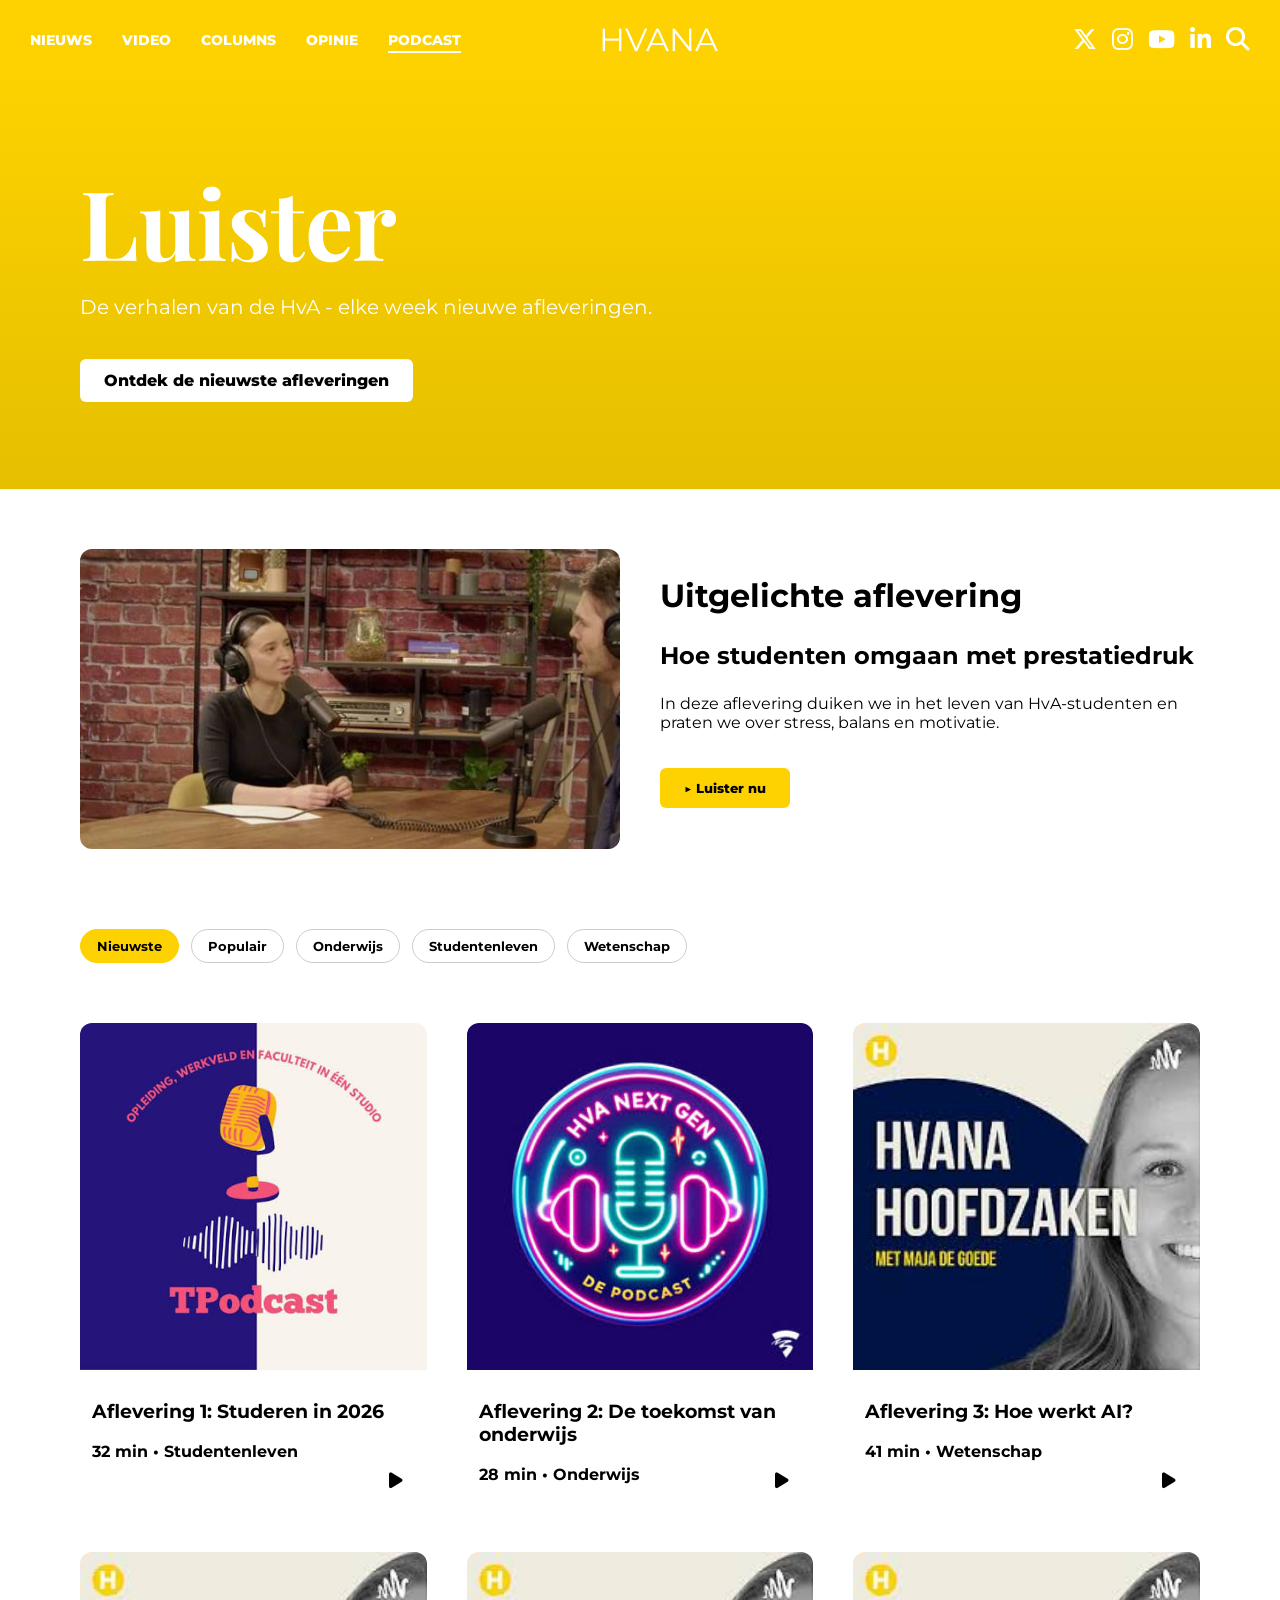
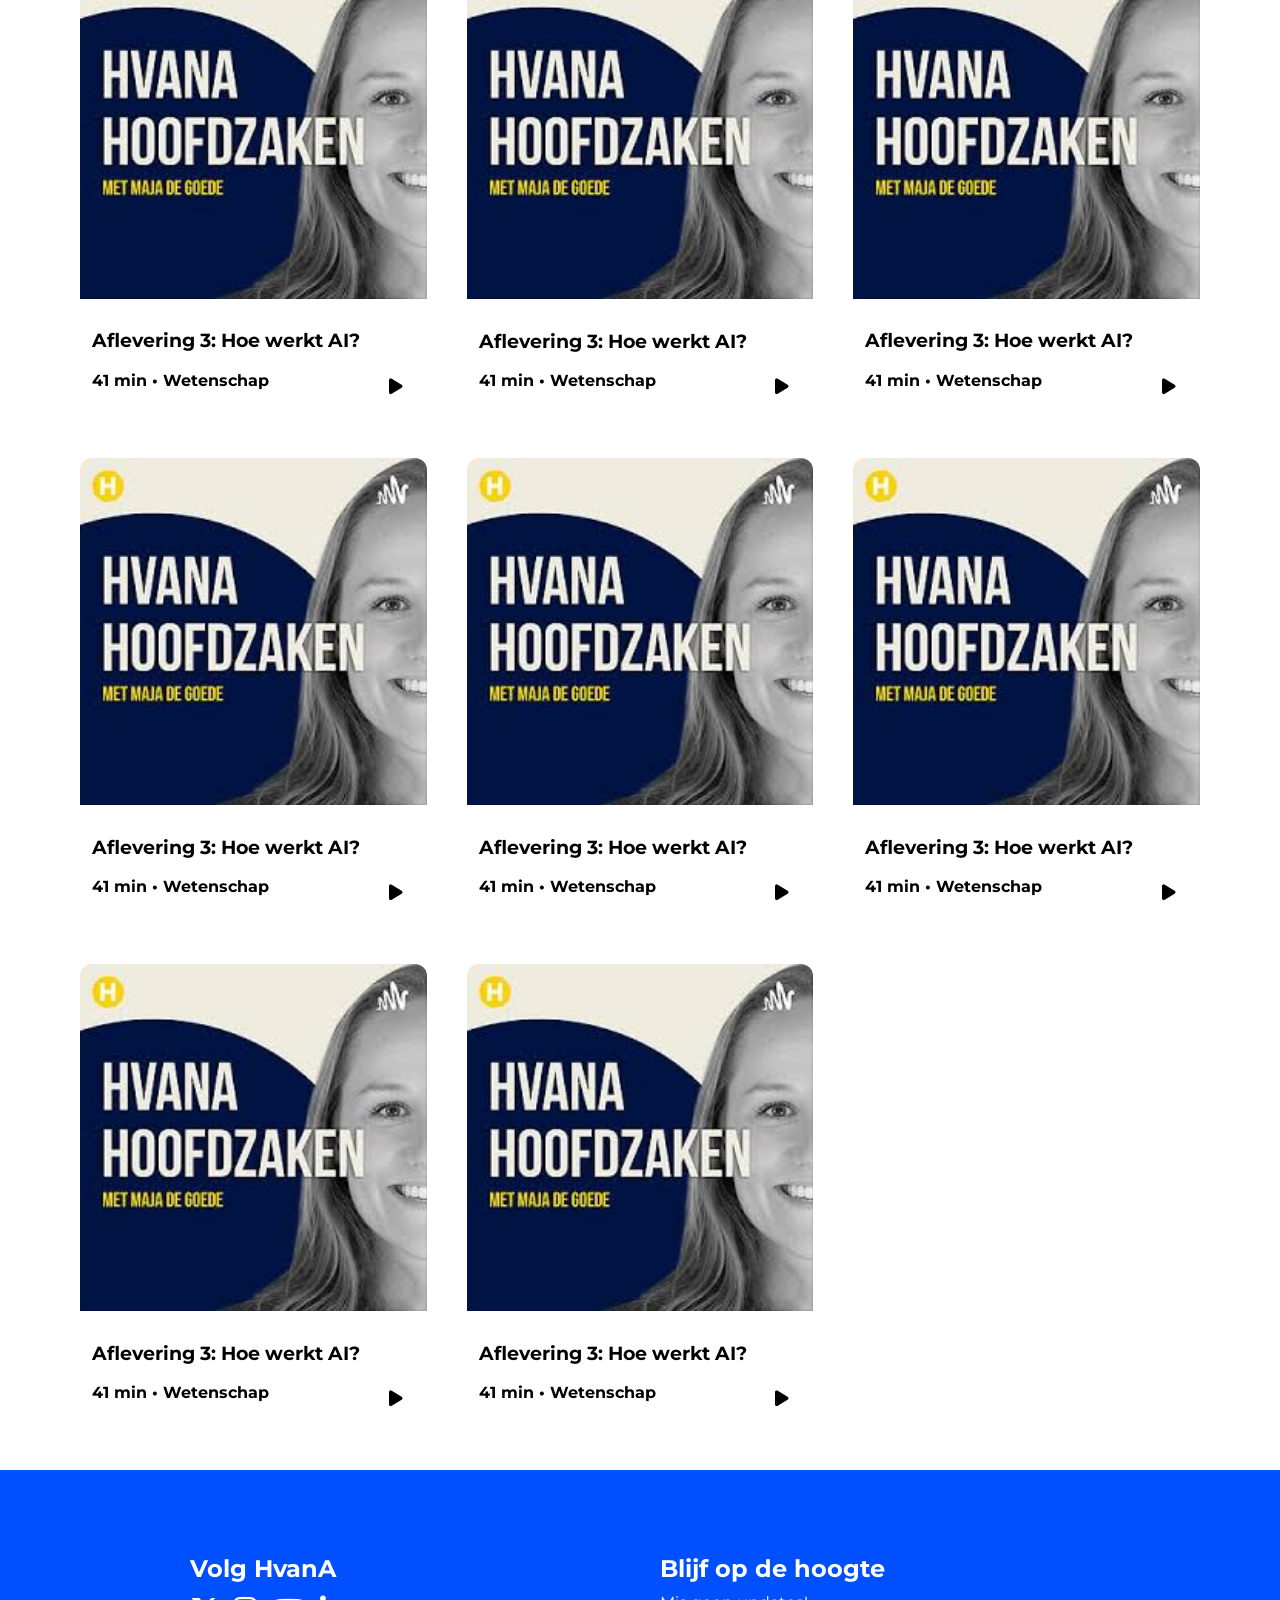
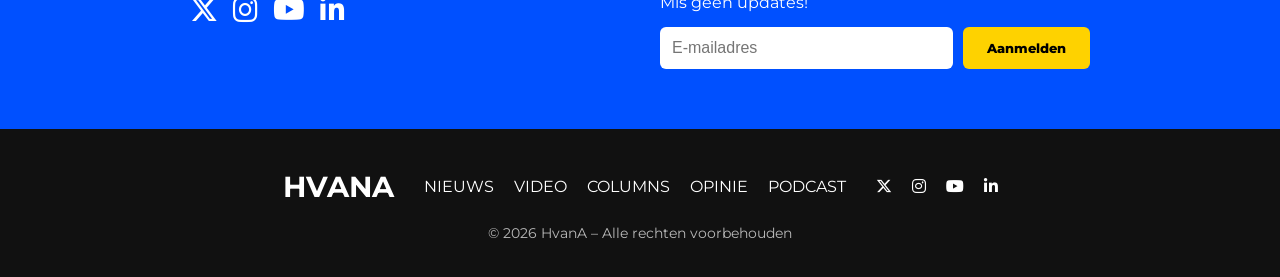
==== luister.html @ 4ca48730 "Luisterpagina V1 Luisterpagina toegevoegd, met een basislayout." ====
<!DOCTYPE html>
<html lang="nl">
<head>
  <meta charset="UTF-8">
  <meta name="viewport" content="width=device-width, initial-scale=1.0">
  <title>Luister - HvanA</title>

  <link rel="stylesheet" href="styles/luister1.css">
  <link rel="stylesheet" href="https://cdnjs.cloudflare.com/ajax/libs/font-awesome/6.5.0/css/all.min.css">
</head>

<body>

  <header class="hero">
    <nav class="mobile_menu">
  <ul>
    <li><a href="">NIEUWS</a></li>
    <li><a href="">VIDEO</a></li>
    <li><a href="">COLUMNS</a></li>
    <li><a href="">OPINIE</a></li>
    <li><a href="" aria-current="page">PODCAST</a></li>
  </ul>
</nav>
    <div class="topsection_header">
  <button class="hamburger">
    <span></span>
    <span></span>
    <span></span>
  </button>

      <ul class="main_navbar">
        <li><a href="">NIEUWS</a></li>
        <li><a href="">VIDEO</a></li>
        <li><a href="">COLUMNS</a></li>
        <li><a href="">OPINIE</a></li>
        <li><a href="" aria-current="page">PODCAST</a></li>
      </ul>

      <nav class="hvana_logo">
        <a href="">HVANA</a>
      </nav>

      <ul class="sm_navbar">
        <li><a href=""><i class="fa-brands fa-x-twitter"></i></a></li>
        <li><a href=""><i class="fa-brands fa-instagram"></i></a></li>
        <li><a href=""><i class="fa-brands fa-youtube"></i></a></li>
        <li><a href=""><i class="fa-brands fa-linkedin-in"></i></a></li>
        <li><a href=""><i class="fa-solid fa-magnifying-glass"></i></a></li>
      </ul>

    </div>

    <div class="hero-content">
      <h1>Luister</h1>
      <p>De verhalen van de HvA - elke week nieuwe afleveringen.</p>
      <a href="#recent" class="cta">Ontdek de nieuwste afleveringen</a>
    </div>
  </header>

  <section class="featured">
    <div class="featured-image"></div>

    <div class="featured-info">
      <h2>Uitgelichte aflevering</h2>
      <h3>Hoe studenten omgaan met prestatiedruk</h3>
      <p>In deze aflevering duiken we in het leven van HvA-studenten en praten we over stress, balans en motivatie.</p>
      <button class="play-btn">▶ Luister nu</button>
    </div>
  </section>

  <section class="filters">
    <button class="filter active">Nieuwste</button>
    <button class="filter">Populair</button>
    <button class="filter">Onderwijs</button>
    <button class="filter">Studentenleven</button>
    <button class="filter">Wetenschap</button>
  </section>

  <section id="recent" class="podcast-grid">

    <article class="podcast-card">
      <img src="assets/template_podcast1.jpg" alt="Podcast 1">
      <div class="info">
        <h3>Aflevering 1: Studeren in 2026</h3>
        <p>32 min • Studentenleven</p>
      </div>
      <div class="play-overlay"><i class="fa-solid fa-play"></i></div>
    </article>

    <article class="podcast-card">
      <img src="assets/template_podcast2.jpg" alt="Podcast 2">
      <div class="info">
        <h3>Aflevering 2: De toekomst van onderwijs</h3>
        <p>28 min • Onderwijs</p>
      </div>
      <div class="play-overlay"><i class="fa-solid fa-play"></i></div>
    </article>

    <article class="podcast-card">
      <img src="assets/template_podcast3.jpg" alt="Podcast 3">
      <div class="info">
        <h3>Aflevering 3: Hoe werkt AI?</h3>
        <p>41 min • Wetenschap</p>
      </div>
      <div class="play-overlay"><i class="fa-solid fa-play"></i></div>
    </article>

    <article class="podcast-card">
      <img src="assets/template_podcast3.jpg" alt="Podcast 3">
      <div class="info">
        <h3>Aflevering 3: Hoe werkt AI?</h3>
        <p>41 min • Wetenschap</p>
      </div>
      <div class="play-overlay"><i class="fa-solid fa-play"></i></div>
    </article>

    <article class="podcast-card">
      <img src="assets/template_podcast3.jpg" alt="Podcast 3">
      <div class="info">
        <h3>Aflevering 3: Hoe werkt AI?</h3>
        <p>41 min • Wetenschap</p>
      </div>
      <div class="play-overlay"><i class="fa-solid fa-play"></i></div>
    </article>

    <article class="podcast-card">
      <img src="assets/template_podcast3.jpg" alt="Podcast 3">
      <div class="info">
        <h3>Aflevering 3: Hoe werkt AI?</h3>
        <p>41 min • Wetenschap</p>
      </div>
      <div class="play-overlay"><i class="fa-solid fa-play"></i></div>
    </article>

    <article class="podcast-card">
      <img src="assets/template_podcast3.jpg" alt="Podcast 3">
      <div class="info">
        <h3>Aflevering 3: Hoe werkt AI?</h3>
        <p>41 min • Wetenschap</p>
      </div>
      <div class="play-overlay"><i class="fa-solid fa-play"></i></div>
    </article>
    <article class="podcast-card">
      <img src="assets/template_podcast3.jpg" alt="Podcast 3">
      <div class="info">
        <h3>Aflevering 3: Hoe werkt AI?</h3>
        <p>41 min • Wetenschap</p>
      </div>
      <div class="play-overlay"><i class="fa-solid fa-play"></i></div>
    </article>

    <article class="podcast-card">
      <img src="assets/template_podcast3.jpg" alt="Podcast 3">
      <div class="info">
        <h3>Aflevering 3: Hoe werkt AI?</h3>
        <p>41 min • Wetenschap</p>
      </div>
      <div class="play-overlay"><i class="fa-solid fa-play"></i></div>
    </article>
    <article class="podcast-card">
      <img src="assets/template_podcast3.jpg" alt="Podcast 3">
      <div class="info">
        <h3>Aflevering 3: Hoe werkt AI?</h3>
        <p>41 min • Wetenschap</p>
      </div>
      <div class="play-overlay"><i class="fa-solid fa-play"></i></div>
    </article>

    <article class="podcast-card">
      <img src="assets/template_podcast3.jpg" alt="Podcast 3">
      <div class="info">
        <h3>Aflevering 3: Hoe werkt AI?</h3>
        <p>41 min • Wetenschap</p>
      </div>
      <div class="play-overlay"><i class="fa-solid fa-play"></i></div>
    </article>
  </section>
  <section class="hvana_signup">
  <div class="signup_container">

    <div class="signup_social">
      <h3>Volg HvanA</h3>
      <ul>
        <li><a href=""><i class="fa-brands fa-x-twitter"></i></a></li>
        <li><a href=""><i class="fa-brands fa-instagram"></i></a></li>
        <li><a href=""><i class="fa-brands fa-youtube"></i></a></li>
        <li><a href=""><i class="fa-brands fa-linkedin-in"></i></a></li>
      </ul>
    </div>

    <div class="signup_form">
      <h3>Blijf op de hoogte</h3>
      <p>Mis geen updates!</p>

      <form>
        <input type="email" placeholder="E-mailadres" required>
        <button type="submit">Aanmelden</button>
      </form>
    </div>

  </div>
</section>

<footer class="hvana_footer">
  <div class="footer_content">

    <div class="footer_logo">
      <a href="">HVANA</a>
    </div>

    <ul class="footer_nav">
      <li><a href="">NIEUWS</a></li>
      <li><a href="">VIDEO</a></li>
      <li><a href="">COLUMNS</a></li>
      <li><a href="">OPINIE</a></li>
      <li><a href="">PODCAST</a></li>
    </ul>

    <ul class="footer_social">
      <li><a href=""><i class="fa-brands fa-x-twitter"></i></a></li>
      <li><a href=""><i class="fa-brands fa-instagram"></i></a></li>
      <li><a href=""><i class="fa-brands fa-youtube"></i></a></li>
      <li><a href=""><i class="fa-brands fa-linkedin-in"></i></a></li>
    </ul>

  </div>

  <div class="footer_bottom">
    <p>© 2026 HvanA – Alle rechten voorbehouden</p>
  </div>
</footer>

</body>
  <script>
window.addEventListener('scroll', () => {
  const header = document.querySelector('.topsection_header');
  if (window.scrollY > 20) {
    header.classList.add('scrolled');
  } else {
    header.classList.remove('scrolled');
  }
});
  const hamburger = document.querySelector('.hamburger');
  const mobileMenu = document.querySelector('.mobile_menu');

  hamburger.addEventListener('click', () => {
    hamburger.classList.toggle('active');
    mobileMenu.classList.toggle('open');
  });
</script>
</html>
---- styles/luister1.css ----
@import url('https://fonts.googleapis.com/css2?family=Montserrat:wght@700;800;900&family=Playfair+Display:wght@900&display=swap');

body {
  margin: 0;
  font-family: Montserrat, sans-serif;
  background-color: #fff;
  color: #000;
  padding-top: 69px;
}

.topsection_header {
  position: fixed;
  top: 0;
  left: 0;
  width: 100%;
  z-index: 1000;
  background-color: #FED200;
  display: grid;
  grid-template-columns: 1fr 1fr 1fr;
  align-items: center;
  padding: 20px 30px;
  box-sizing: border-box;
}
.topsection_header.scrolled {
  background-color: #ffffff;
  transition: background-color 0.3s ease;
}

.topsection_header.scrolled a,
.topsection_header.scrolled i {
  color: #FED200;
}
.topsection_header.scrolled .main_navbar a[aria-current="page"]::after {
  background-color: #FED200;
}


.main_navbar {
  list-style: none;
  padding: 0;
  margin: 0;
  display: flex;
  gap: 30px;
}

.main_navbar li a {
  font-family: Montserrat, sans-serif;
  color: #FFFFFF;
  text-decoration: none;
  font-size: 14px;
  font-weight: 800;
  position: relative;
  padding-bottom: 4px;
}

.main_navbar li a:hover {
  opacity: 0.8;
}

.main_navbar a[aria-current="page"]::after {
  content: "";
  position: absolute;
  left: 0;
  bottom: 0;
  width: 100%;
  height: 2px;
  background-color: #FFFFFF;
}

.hvana_logo a {
  font-family: Montserrat, sans-serif;
  font-size: 32px;
  color: #FFFFFF;
  text-decoration: none;
  display: flex;
  justify-content: center;
}

.sm_navbar {
  list-style: none;
  padding: 0;
  margin: 0;
  display: flex;
  gap: 15px;
  justify-content: flex-end;
}

.sm_navbar i {
  font-size: 24px;
  color: #FFFFFF;
  transition: color 0.2s ease;
}

.sm_navbar i:hover {
  color: #46494a;
}

.hero {
  background: linear-gradient(180deg, #FED200 0%, #e5c000 100%);
  height: 420px;
  display: flex;
  flex-direction: column;
  justify-content: center;
  padding-left: 80px;
  box-sizing: border-box;
  margin: 0;
}

.hero-content h1 {
  font-family: 'Playfair Display', serif;
  font-size: 96px;
  color: #FFFFFF;
  margin: 0;
}

.hero-content p {
  font-family: Montserrat, sans-serif;
  color: #FFFFFF;
  font-size: 20px;
  margin-top: 10px;
}

.hero-content .cta {
  margin-top: 20px;
  display: inline-block;
  background: #fff;
  color: #000;
  padding: 12px 24px;
  border-radius: 6px;
  font-family: Montserrat, sans-serif;
  font-weight: 800;
  text-decoration: none;
  transition: background 0.3s ease, color 0.3s ease;
}

.hero-content .cta:hover {
  background: #000;
  color: #fff;
}

.featured {
  display: grid;
  grid-template-columns: 1fr 1fr;
  padding: 60px 80px;
  gap: 40px;
}

.featured-image {
  background: url('../assets/featured.jpg');
  background-size: cover;
  background-position: center;
  border-radius: 12px;
  height: 300px;
}

.featured-info h2 {
  font-family: Montserrat, sans-serif;
  font-size: 32px;
}

.featured-info h3 {
  font-family: Montserrat, sans-serif;
  font-size: 24px;
  margin-top: 10px;
}

.featured-info p {
  font-size: 16px;
  margin-top: 10px;
}

.play-btn {
  margin-top: 20px;
  padding: 12px 24px;
  background: #FED200;
  border: none;
  border-radius: 6px;
  font-family: Montserrat, sans-serif;
  font-weight: 800;
  cursor: pointer;
}

.filters {
  display: flex;
  gap: 12px;
  padding: 20px 80px;
}

.filter {
  padding: 8px 16px;
  border-radius: 20px;
  border: 1px solid #ccc;
  background: #fff;
  cursor: pointer;
  font-family: Montserrat, sans-serif;
  font-weight: 700;
  transition: all 0.3s ease;
}

.filter.active {
  background: #FED200;
  border-color: #FED200;
}

.filter:hover {
  background: #FED200;
  border-color: #FED200;
  color: #fff;
}
#recent {
  scroll-margin-top: 150px;
}


.podcast-grid {
  padding: 40px 80px;
  display: grid;
  grid-template-columns: repeat(auto-fit, minmax(260px, 1fr));
  gap: 40px;
}

.podcast-card {
  position: relative;
  overflow: hidden;
  border-radius: 12px;
  cursor: pointer;
  transition: transform .2s ease, box-shadow .2s ease;
}

.podcast-card:hover {
  transform: scale(1.03);
  box-shadow: 0 8px 20px rgba(0,0,0,0.15);
}

.podcast-card img {
  width: 100%;
  display: block;
}

.podcast-card .info {
  padding: 12px;
  font-family: Montserrat, sans-serif;
  font-weight: 700;
}

.play-overlay {
  position: absolute;
  bottom: 12px;
  right: 12px;
  background: #fff;
  padding: 8px 12px;
  border-radius: 50%;
  font-size: 18px;
}
.hvana_signup {
  background: #0050ff;
  padding: 60px 80px;
  color: #fff;
}

.signup_container {
  max-width: 900px;
  margin: 0 auto;
  display: grid;
  grid-template-columns: 1fr 1fr;
  gap: 40px;
}

.signup_social h3,
.signup_form h3 {
  font-family: Montserrat, sans-serif;
  font-size: 24px;
  margin-bottom: 10px;
}

.signup_social ul {
  list-style: none;
  padding: 0;
  margin: 0;
  display: flex;
  gap: 15px;
}

.signup_social a {
  color: #fff;
  font-size: 28px;
  transition: opacity 0.2s ease;
}

.signup_social a:hover {
  opacity: 0.7;
}

.signup_form p {
  margin: 0 0 15px 0;
  font-size: 16px;
}

.signup_form form {
  display: flex;
  gap: 10px;
}

.signup_form input {
  flex: 1;
  padding: 12px;
  border-radius: 6px;
  border: none;
  font-size: 16px;
}

.signup_form button {
  padding: 12px 24px;
  background: #FED200;
  border: none;
  border-radius: 6px;
  font-family: Montserrat, sans-serif;
  font-weight: 800;
  cursor: pointer;
  transition: background 0.3s ease;
}

.signup_form button:hover {
  background: #e5c000;
}


.hvana_footer {
  background-color: #111;
  color: #fff;
  padding: 40px 0 20px;
  text-align: center;
}

.footer_content {
  display: flex;
  flex-wrap: wrap;
  justify-content: center;
  align-items: center;
  gap: 30px;
}

.footer_logo a {
  font-size: 1.8rem;
  font-weight: 700;
  color: #fff;
  text-decoration: none;
}

.footer_nav,
.footer_social {
  list-style: none;
  display: flex;
  gap: 20px;
  padding: 0;
  margin: 0;
}

.footer_nav a,
.footer_social a {
  color: #fff;
  text-decoration: none;
  transition: color 0.3s ease;
}

.footer_nav a:hover,
.footer_social a:hover {
  color: #f5c518;
}

.footer_bottom {
  margin-top: 20px;
  font-size: 0.9rem;
  opacity: 0.7;
}
.hamburger {
  display: none;
  flex-direction: column;
  gap: 5px;
  background: none;
  border: none;
  cursor: pointer;
  z-index: 2000;
}

.hamburger span {
  width: 28px;
  height: 3px;
  background: #fff;
  border-radius: 3px;
  transition: 0.3s;
}

/* Mobile menu */
.mobile_menu {
  position: fixed;
  top: 0;
  right: -100%;
  width: 70%;
  height: 100vh;
  background: #FED200;
  padding: 80px 30px;
  box-shadow: -4px 0 20px rgba(0,0,0,0.2);
  transition: right 0.3s ease;
  z-index: 1500;
}

.mobile_menu ul {
  list-style: none;
  padding: 0;
  margin: 0;
  display: flex;
  flex-direction: column;
  gap: 20px;
}

.mobile_menu a {
  font-size: 20px;
  font-weight: 800;
  color: #FFF;
  text-decoration: none;
}

.mobile_menu.open {
  right: 0;
}
.topsection_header.scrolled .hamburger span {
  background-color: #FED200;
}

.hamburger.active span:nth-child(1) {
  transform: translateY(8px) rotate(45deg);
}

.hamburger.active span:nth-child(2) {
  opacity: 0;
}

.hamburger.active span:nth-child(3) {
  transform: translateY(-8px) rotate(-45deg);
}

@media (max-width: 768px) {

  body {
    padding-top: 60px;
  }

  .topsection_header {
    grid-template-columns: 1fr;
    padding: 15px 20px;
  }

  .main_navbar {
    display: none;
  }

  .sm_navbar {
    display: none;
  }

  .hvana_logo a {
    justify-content: center;
    font-size: 28px;
  }
  .hamburger {
    display: flex;
  }

  .main_navbar,
  .sm_navbar {
    display: none;
  }

  .hero {
    height: auto;
    padding: 40px 20px;
    text-align: center;
  }

  .hero-content {
    padding: 0;
    margin: 0;
  }

  .hero-content h1 {
    font-size: 60px;
  }

  .hero-content p {
    font-size: 18px;
  }

  .hero-content .cta {
    margin-top: 20px;
  }

  .featured {
    grid-template-columns: 1fr;
    padding: 40px 20px;
  }

  .featured-image {
    height: 220px;
  }

  .filters {
    padding: 20px;
    overflow-x: auto;
    white-space: nowrap;
  }

  .filter {
    flex-shrink: 0;
  }

  .podcast-grid {
    padding: 20px;
    grid-template-columns: 1fr;
  }

  .hvana_footer {
    padding: 30px 20px;
  }

  .footer_content {
    flex-direction: column;
    gap: 20px;
  }

  .footer_nav {
    flex-direction: column;
    gap: 10px;
  }

  .footer_social {
    gap: 15px;
  }
}
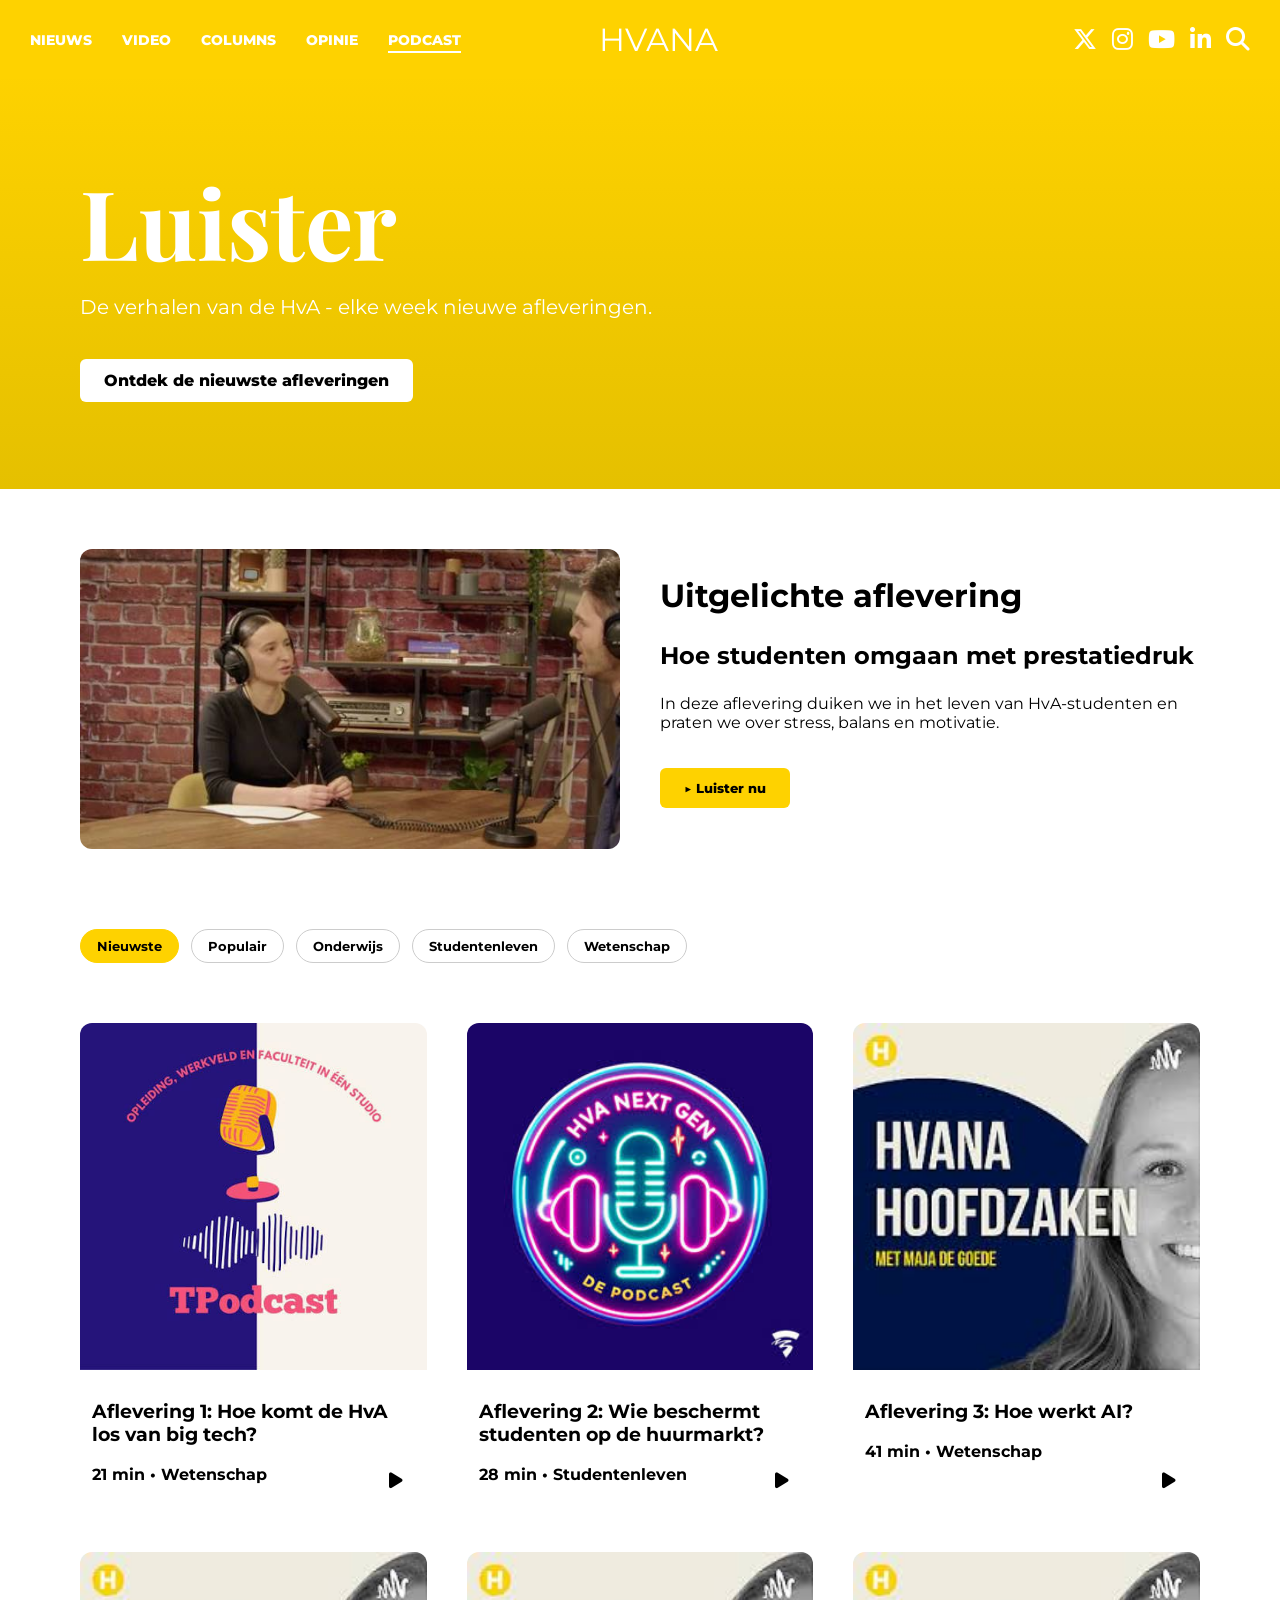
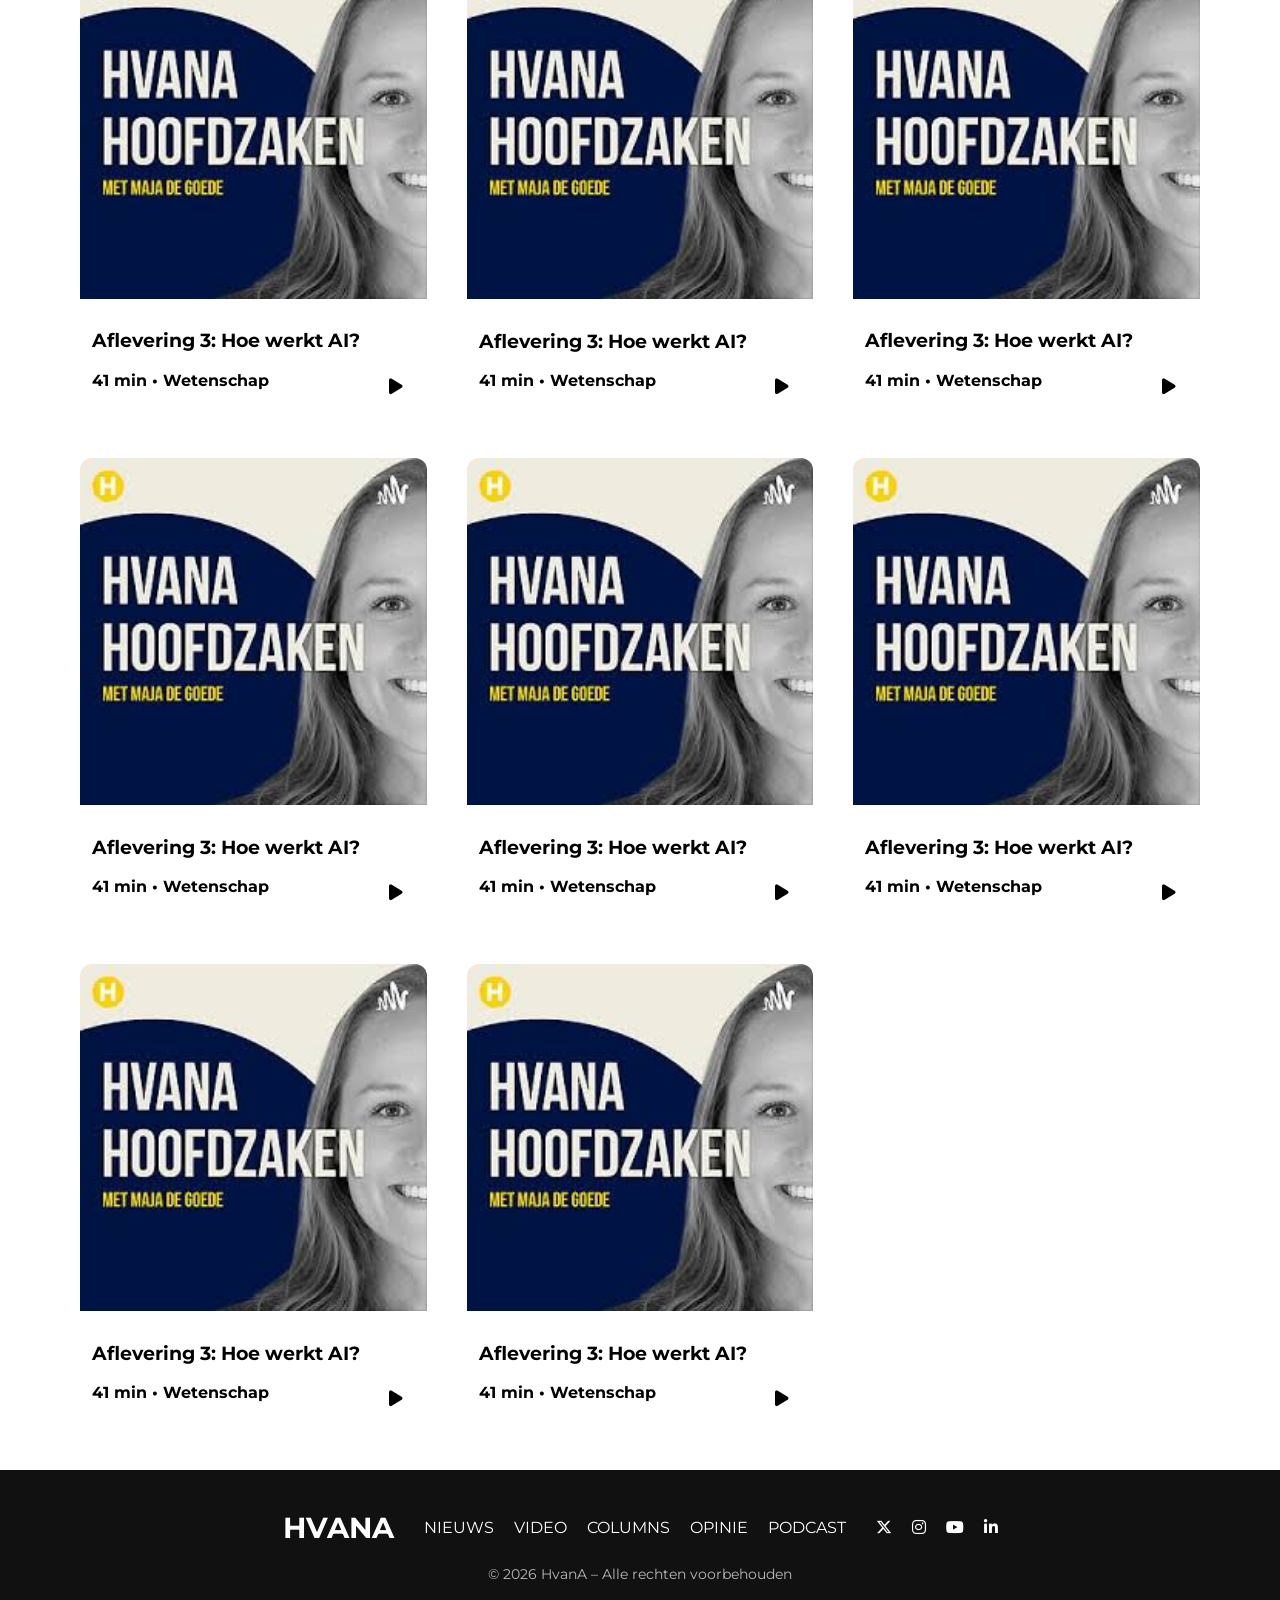
==== commit 09feac54: "Index HTML Luister HTML aangepast naar de homepagina" ====
--- a/luister.html
+++ b/luister.html
@@ -81,8 +81,8 @@
     <article class="podcast-card">
       <img src="assets/template_podcast1.jpg" alt="Podcast 1">
       <div class="info">
-        <h3>Aflevering 1: Studeren in 2026</h3>
-        <p>32 min • Studentenleven</p>
+        <h3>Aflevering 1: Hoe komt de HvA los van big tech?</h3>
+        <p>21 min • Wetenschap</p>
       </div>
       <div class="play-overlay"><i class="fa-solid fa-play"></i></div>
     </article>
@@ -90,8 +90,8 @@
     <article class="podcast-card">
       <img src="assets/template_podcast2.jpg" alt="Podcast 2">
       <div class="info">
-        <h3>Aflevering 2: De toekomst van onderwijs</h3>
-        <p>28 min • Onderwijs</p>
+        <h3>Aflevering 2: Wie beschermt studenten op de huurmarkt?</h3>
+        <p>28 min • Studentenleven</p>
       </div>
       <div class="play-overlay"><i class="fa-solid fa-play"></i></div>
     </article>
@@ -175,7 +175,7 @@
       <div class="play-overlay"><i class="fa-solid fa-play"></i></div>
     </article>
   </section>
-  <section class="hvana_signup">
+  <!--<section class="hvana_signup">
   <div class="signup_container">
 
     <div class="signup_social">
@@ -199,7 +199,7 @@
     </div>
 
   </div>
-</section>
+</section>-->
 
 <footer class="hvana_footer">
   <div class="footer_content">
--- a/styles/luister1.css
+++ b/styles/luister1.css
@@ -54,7 +54,7 @@
 }
 
 .main_navbar li a:hover {
-  opacity: 0.8;
+  border-bottom: 2px #fff solid;
 }
 
 .main_navbar a[aria-current="page"]::after {
@@ -111,6 +111,7 @@
   font-size: 96px;
   color: #FFFFFF;
   margin: 0;
+  /*text-shadow: 1px 1px #000;*/
 }
 
 .hero-content p {
@@ -118,6 +119,7 @@
   color: #FFFFFF;
   font-size: 20px;
   margin-top: 10px;
+  /*text-shadow: 1px 1px #000;*/
 }
 
 .hero-content .cta {
